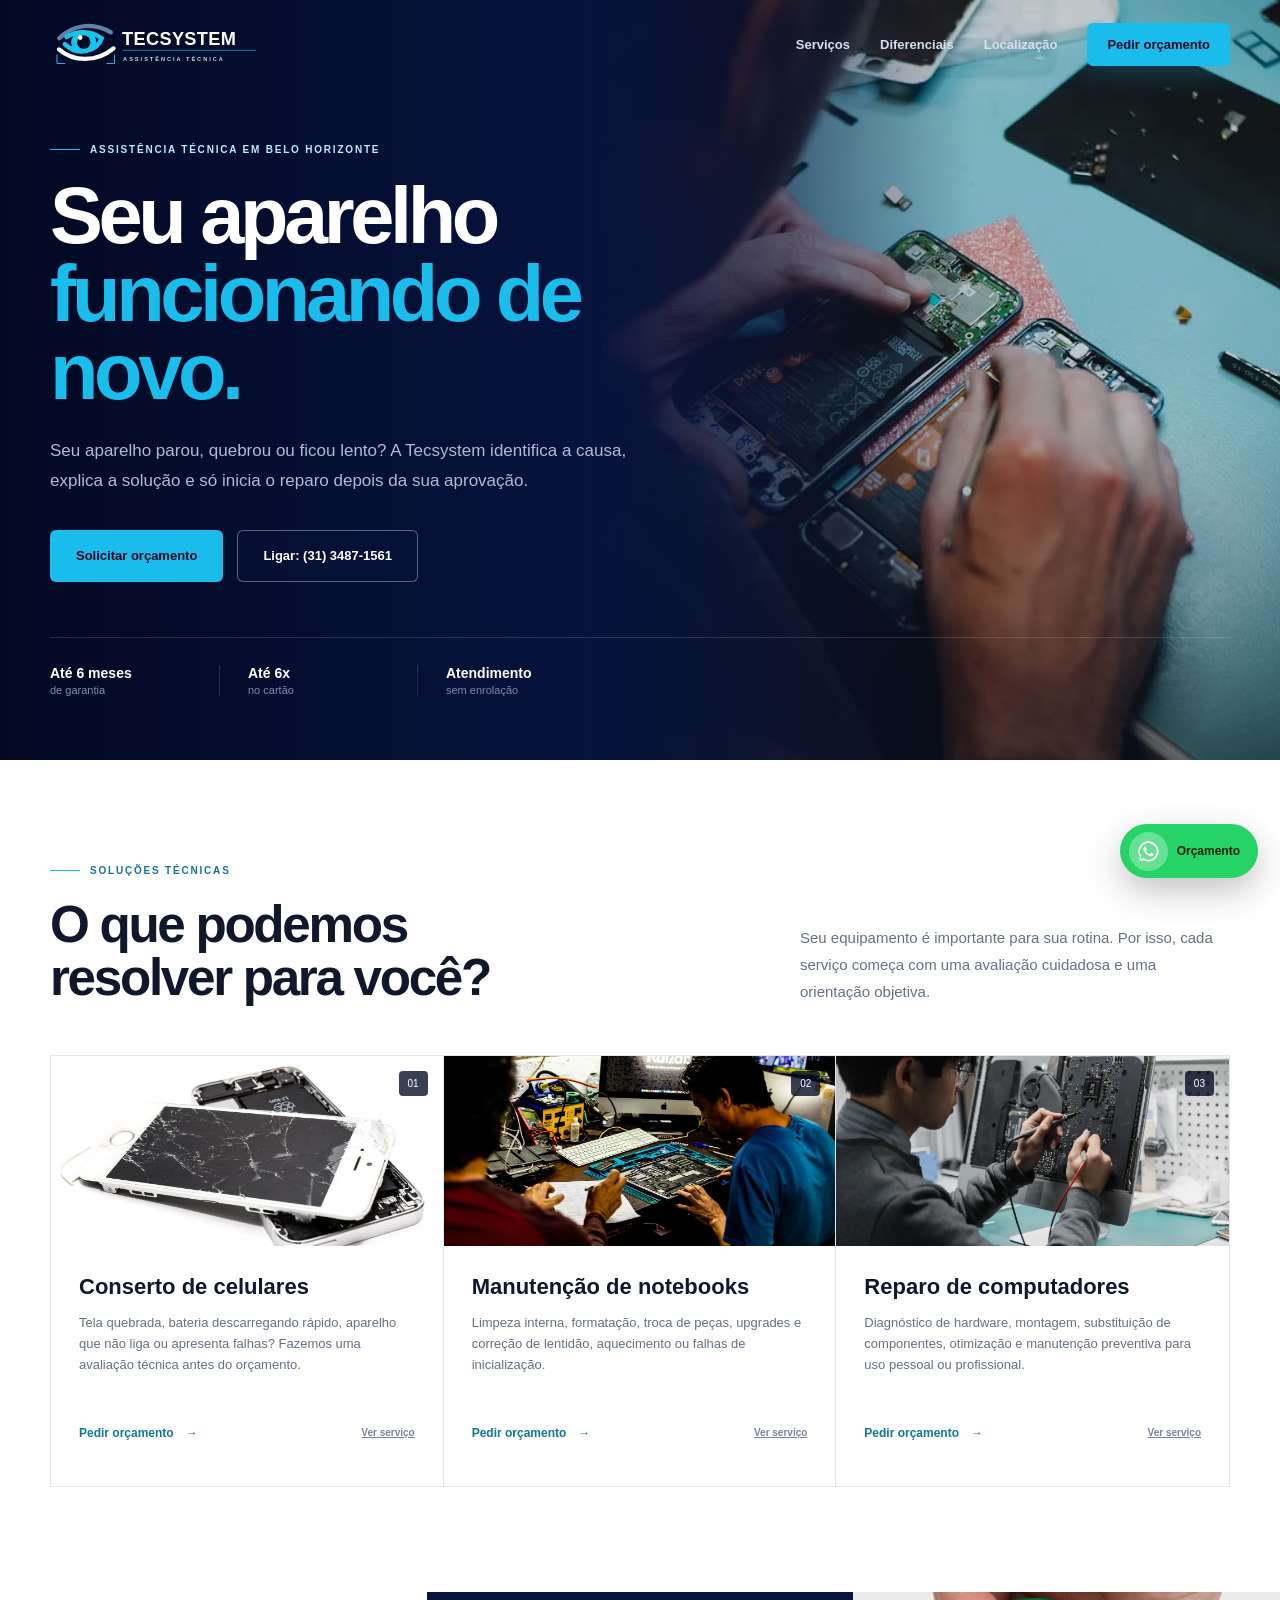
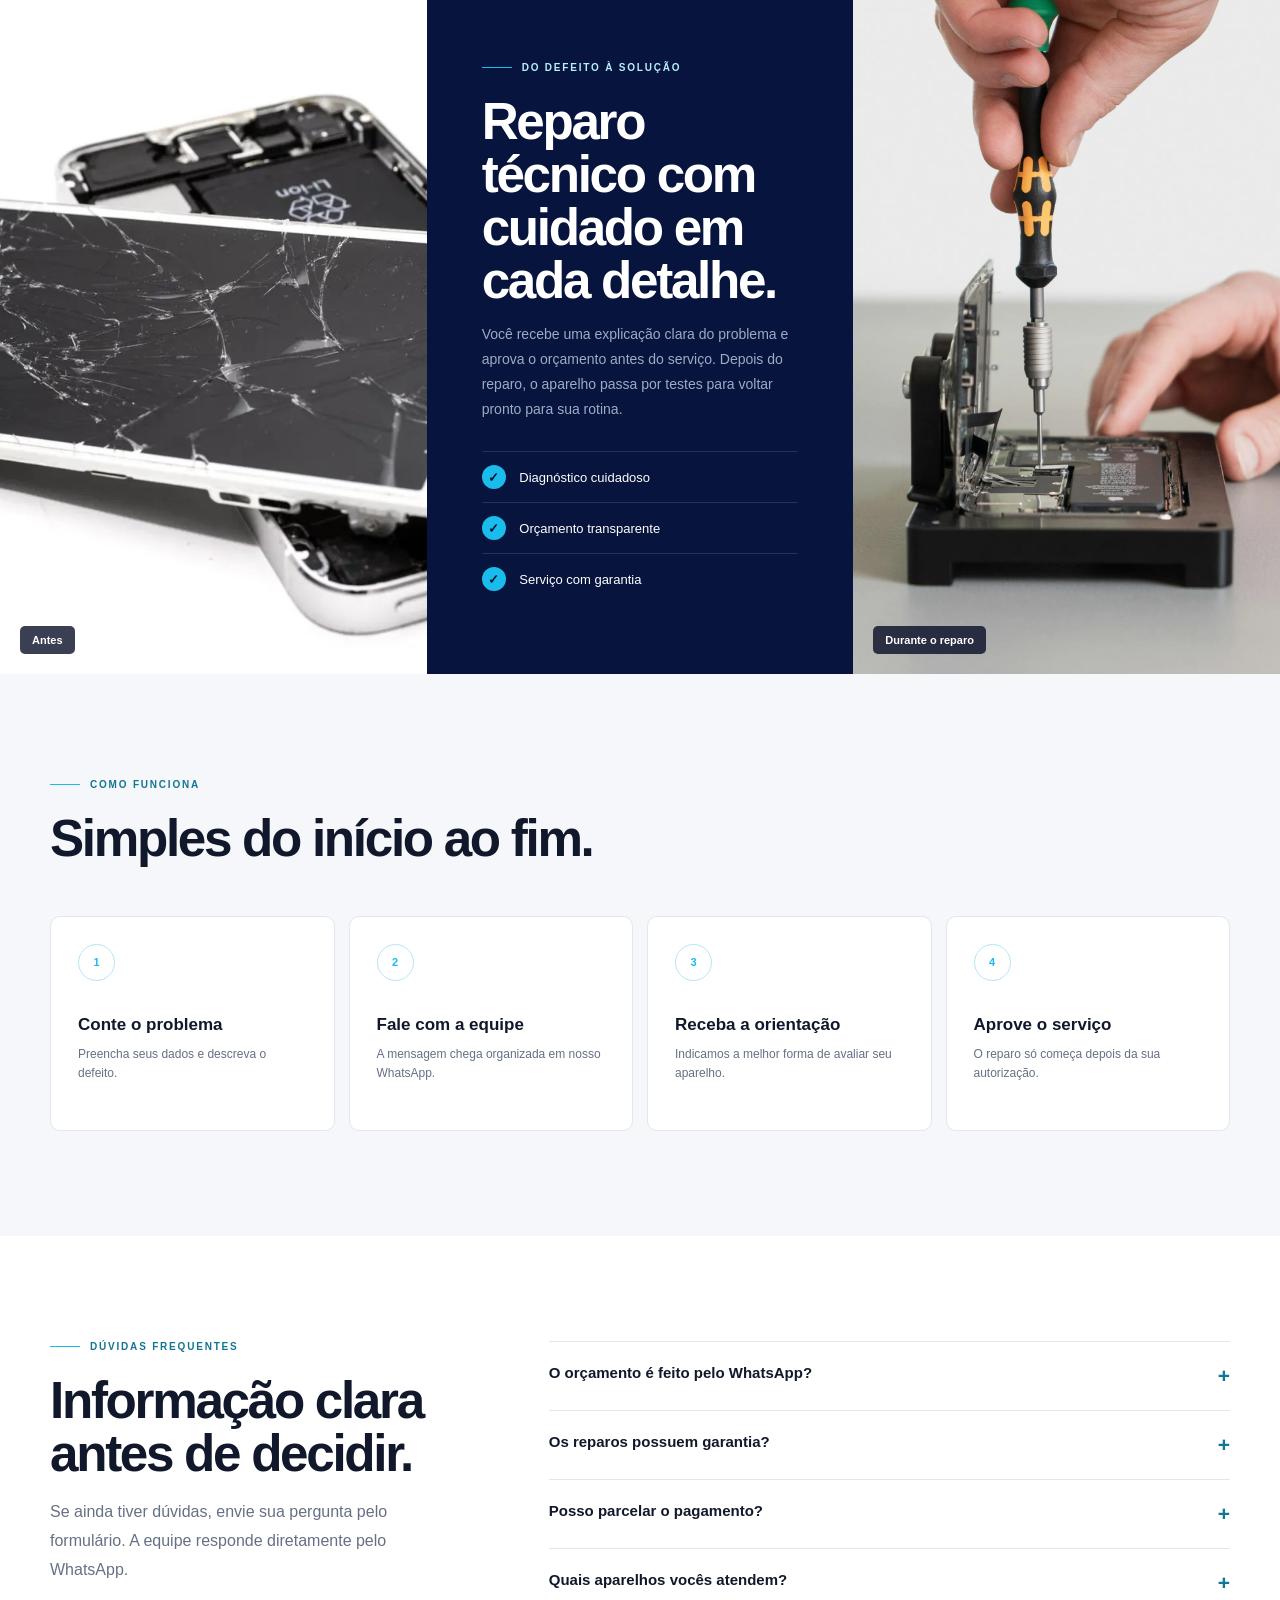
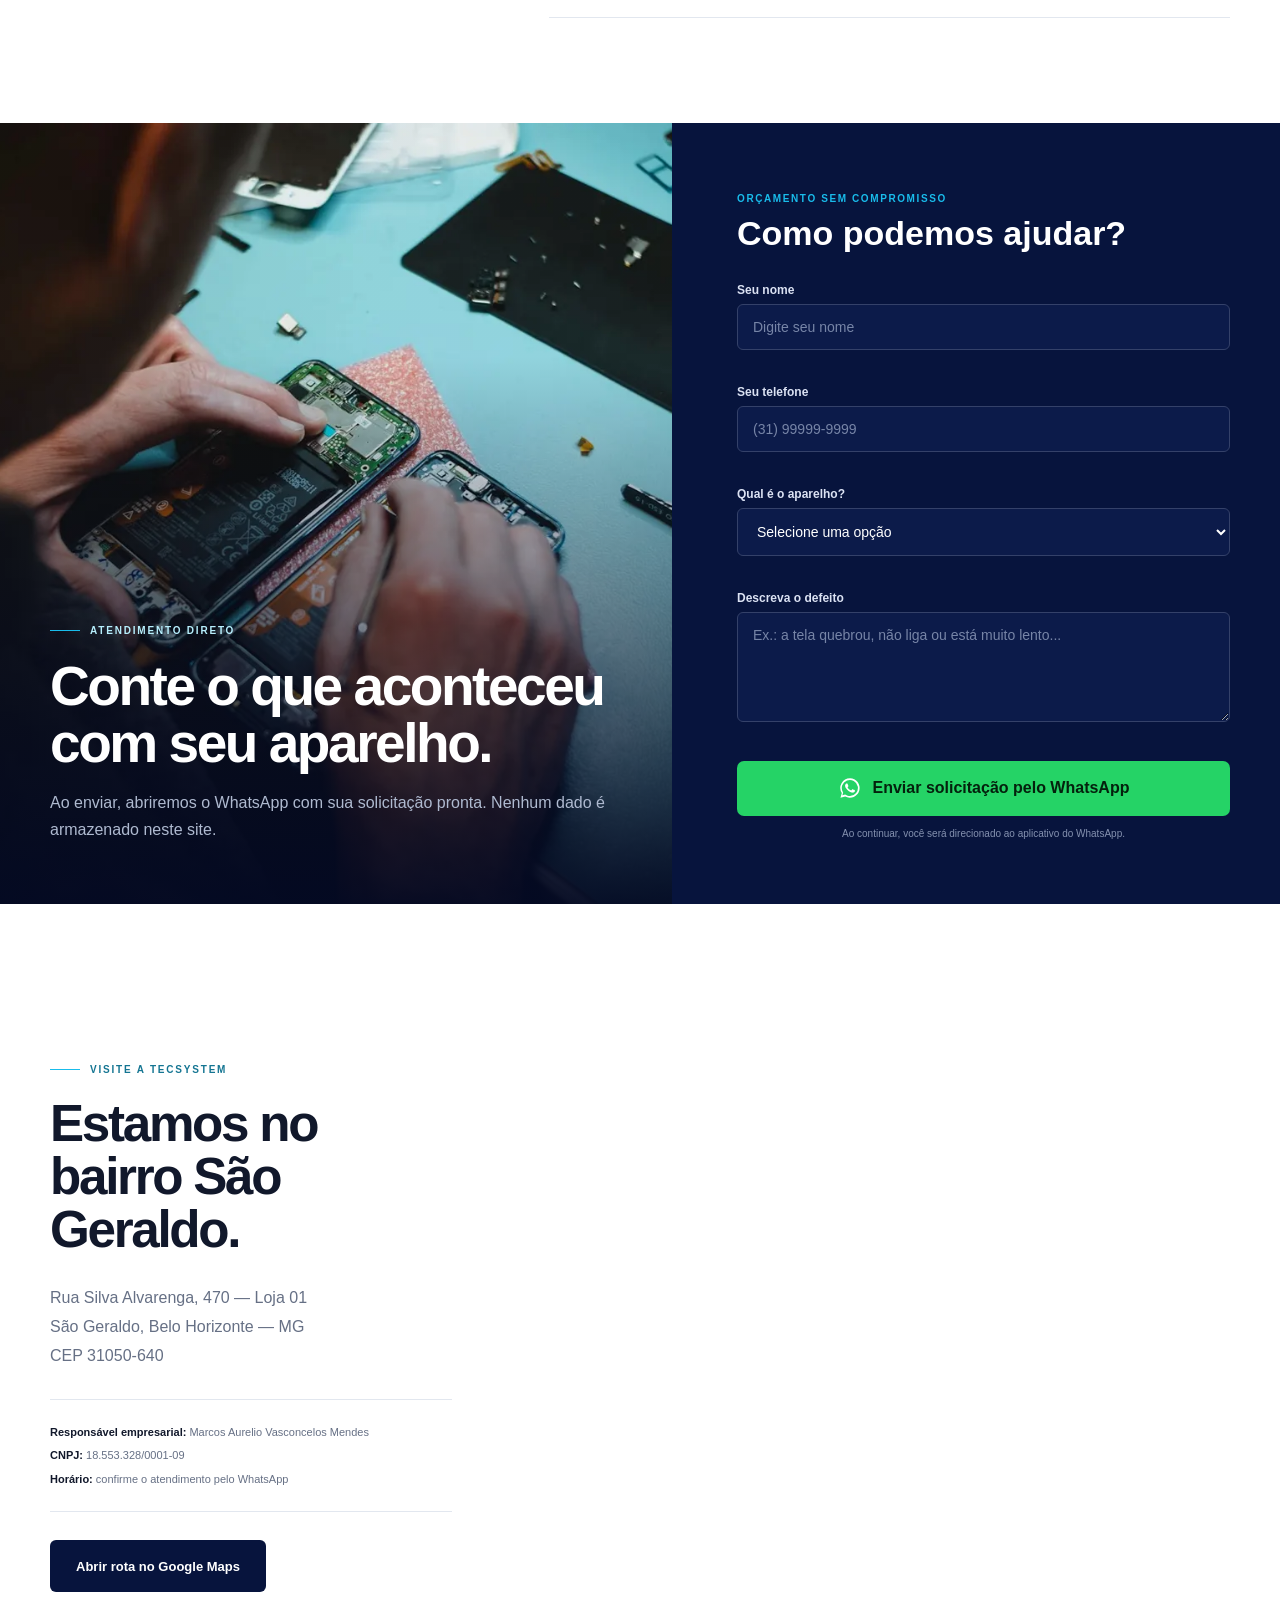
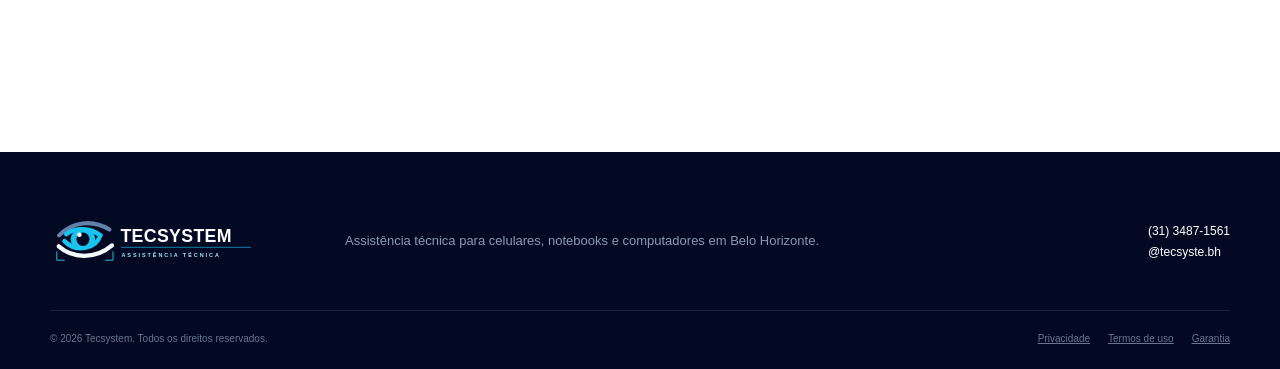
==== index.html @ 62c2b638 "Criando Arquivos - primeira versão" ====
<!DOCTYPE html>
<html lang="pt-BR">
<head>
  <meta charset="UTF-8">
  <meta name="viewport" content="width=device-width, initial-scale=1.0">
  <meta name="theme-color" content="#07143d">
  <meta name="description" content="Assistência técnica para celulares, notebooks e computadores em Belo Horizonte. Solicite seu orçamento pelo WhatsApp.">
  <meta name="robots" content="index, follow">
  <link rel="icon" href="assets/logo/logo-tecsystem.svg" type="image/svg+xml">
  <link rel="preload" href="assets/images/reparo-celular.webp" as="image" type="image/webp">
  <meta property="og:type" content="website">
  <meta property="og:locale" content="pt_BR">
  <meta property="og:title" content="Tecsystem | Assistência Técnica em Belo Horizonte">
  <meta property="og:description" content="Conserto de celulares, notebooks e computadores com diagnóstico transparente e atendimento direto.">
  <meta property="og:image" content="assets/images/reparo-celular.webp">
  <meta name="twitter:card" content="summary_large_image">
  <link rel="stylesheet" href="styles.css">
  <title>Tecsystem | Assistência Técnica em Belo Horizonte</title>
  <script type="application/ld+json">
  {
    "@context": "https://schema.org",
    "@type": "LocalBusiness",
    "name": "Tecsystem Assistência Técnica",
    "legalName": "Marcos Aurelio Vasconcelos Mendes",
    "taxID": "18.553.328/0001-09",
    "telephone": "+55 31 3487-1561",
    "priceRange": "$$",
    "address": {
      "@type": "PostalAddress",
      "streetAddress": "Rua Silva Alvarenga, 470, Loja 01",
      "addressLocality": "Belo Horizonte",
      "addressRegion": "MG",
      "postalCode": "31050-640",
      "addressCountry": "BR"
    },
    "sameAs": ["https://www.instagram.com/tecsyste.bh/"]
  }
  </script>
</head>
<body>
  <header class="header" id="inicio">
    <div class="container header__inner">
      <a class="logo" href="#inicio" aria-label="Tecsystem - página inicial">
        <img src="assets/logo/logo-tecsystem.svg" alt="Tecsystem Assistência Técnica" width="246" height="64">
      </a>
      <button class="menu-toggle" type="button" aria-expanded="false" aria-controls="menu" aria-label="Abrir menu">
        <span></span><span></span><span></span>
      </button>
      <nav class="nav" id="menu" aria-label="Menu principal">
        <a href="#servicos">Serviços</a>
        <a href="#diferenciais">Diferenciais</a>
        <a href="#localizacao">Localização</a>
        <a href="#orcamento" class="nav__cta">Pedir orçamento</a>
      </nav>
    </div>
  </header>

  <main>
    <section class="hero">
      <div class="hero__image" aria-hidden="true"></div>
      <div class="hero__overlay"></div>
      <div class="container hero__content">
        <span class="eyebrow">Assistência técnica em Belo Horizonte</span>
        <h1>Seu aparelho<br><em>funcionando de novo.</em></h1>
        <p>Seu aparelho parou, quebrou ou ficou lento? A Tecsystem identifica a causa, explica a solução e só inicia o reparo depois da sua aprovação.</p>
        <div class="hero__actions">
          <a class="button button--primary" href="#orcamento">Solicitar orçamento</a>
          <a class="button button--ghost" href="tel:+553134871561">Ligar: (31) 3487-1561</a>
        </div>
        <ul class="hero__proof">
          <li><strong>Até 6 meses</strong><span>de garantia</span></li>
          <li><strong>Até 6x</strong><span>no cartão</span></li>
          <li><strong>Atendimento</strong><span>sem enrolação</span></li>
        </ul>
      </div>
    </section>

    <section class="services section" id="servicos">
      <div class="container">
        <div class="section-title">
          <div>
            <span class="eyebrow eyebrow--dark">Soluções técnicas</span>
            <h2>O que podemos<br>resolver para você?</h2>
          </div>
          <p>Seu equipamento é importante para sua rotina. Por isso, cada serviço começa com uma avaliação cuidadosa e uma orientação objetiva.</p>
        </div>
        <div class="services__grid">
          <article class="service-card">
            <figure class="service-card__photo">
              <img src="assets/images/celular-quebrado.webp" alt="Celular com tela quebrada para reparo" width="1400" height="933" loading="lazy">
            </figure>
            <span class="service-card__number">01</span>
            <h3>Conserto de celulares</h3>
            <p>Tela quebrada, bateria descarregando rápido, aparelho que não liga ou apresenta falhas? Fazemos uma avaliação técnica antes do orçamento.</p>
            <div class="service-card__links"><a href="#orcamento" data-device="Celular">Pedir orçamento <span>→</span></a><a href="servicos/conserto-de-celular-bh.html">Ver serviço</a></div>
          </article>
          <article class="service-card">
            <figure class="service-card__photo">
              <img src="assets/images/reparo-notebook.webp" alt="Técnicos avaliando a placa de um notebook" width="1400" height="933" loading="lazy">
            </figure>
            <span class="service-card__number">02</span>
            <h3>Manutenção de notebooks</h3>
            <p>Limpeza interna, formatação, troca de peças, upgrades e correção de lentidão, aquecimento ou falhas de inicialização.</p>
            <div class="service-card__links"><a href="#orcamento" data-device="Notebook">Pedir orçamento <span>→</span></a><a href="servicos/manutencao-de-notebook-bh.html">Ver serviço</a></div>
          </article>
          <article class="service-card">
            <figure class="service-card__photo">
              <img src="assets/images/reparo-computador.webp" alt="Técnico realizando manutenção em computador" width="1400" height="933" loading="lazy">
            </figure>
            <span class="service-card__number">03</span>
            <h3>Reparo de computadores</h3>
            <p>Diagnóstico de hardware, montagem, substituição de componentes, otimização e manutenção preventiva para uso pessoal ou profissional.</p>
            <div class="service-card__links"><a href="#orcamento" data-device="Computador">Pedir orçamento <span>→</span></a><a href="servicos/manutencao-de-computador-bh.html">Ver serviço</a></div>
          </article>
        </div>
      </div>
    </section>

    <section class="before-after" id="diferenciais">
      <div class="before-after__photo">
        <img src="assets/images/celular-quebrado.webp" alt="Celular com a tela quebrada antes do reparo" width="1400" height="933" loading="lazy">
        <span>Antes</span>
      </div>
      <div class="before-after__content">
        <span class="eyebrow">Do defeito à solução</span>
        <h2>Reparo técnico com cuidado em cada detalhe.</h2>
        <p>Você recebe uma explicação clara do problema e aprova o orçamento antes do serviço. Depois do reparo, o aparelho passa por testes para voltar pronto para sua rotina.</p>
        <ul class="check-list">
          <li><i>✓</i> Diagnóstico cuidadoso</li>
          <li><i>✓</i> Orçamento transparente</li>
          <li><i>✓</i> Serviço com garantia</li>
        </ul>
      </div>
      <div class="before-after__photo before-after__photo--second">
        <img src="assets/images/celular-consertado.webp" alt="Técnico realizando reparo cuidadoso em celular" width="933" height="1400" loading="lazy">
        <span>Durante o reparo</span>
      </div>
    </section>

    <section class="process section">
      <div class="container">
        <div class="section-title section-title--compact">
          <div>
            <span class="eyebrow eyebrow--dark">Como funciona</span>
            <h2>Simples do início ao fim.</h2>
          </div>
        </div>
        <ol class="process__grid">
          <li><b>1</b><h3>Conte o problema</h3><p>Preencha seus dados e descreva o defeito.</p></li>
          <li><b>2</b><h3>Fale com a equipe</h3><p>A mensagem chega organizada em nosso WhatsApp.</p></li>
          <li><b>3</b><h3>Receba a orientação</h3><p>Indicamos a melhor forma de avaliar seu aparelho.</p></li>
          <li><b>4</b><h3>Aprove o serviço</h3><p>O reparo só começa depois da sua autorização.</p></li>
        </ol>
      </div>
    </section>

    <section class="faq section" id="duvidas">
      <div class="container faq__grid">
        <div>
          <span class="eyebrow eyebrow--dark">Dúvidas frequentes</span>
          <h2>Informação clara antes de decidir.</h2>
          <p>Se ainda tiver dúvidas, envie sua pergunta pelo formulário. A equipe responde diretamente pelo WhatsApp.</p>
        </div>
        <div class="faq__list">
          <details>
            <summary>O orçamento é feito pelo WhatsApp?<span>+</span></summary>
            <p>O WhatsApp agiliza o primeiro atendimento. O valor definitivo depende da avaliação do equipamento, porque sintomas semelhantes podem ter causas diferentes.</p>
          </details>
          <details>
            <summary>Os reparos possuem garantia?<span>+</span></summary>
            <p>Sim. A garantia pode chegar a 6 meses, conforme o serviço executado e a peça utilizada. O prazo aplicável é informado no orçamento e no comprovante do atendimento.</p>
          </details>
          <details>
            <summary>Posso parcelar o pagamento?<span>+</span></summary>
            <p>Sim. A Tecsystem oferece parcelamento em até 6 vezes no cartão. Consulte as condições e o valor mínimo das parcelas durante o atendimento.</p>
          </details>
          <details>
            <summary>Quais aparelhos vocês atendem?<span>+</span></summary>
            <p>Atendemos celulares, notebooks e computadores. Informe a marca, o modelo e o defeito para receber uma orientação inicial mais precisa.</p>
          </details>
        </div>
      </div>
    </section>

    <section class="quote" id="orcamento">
      <div class="quote__visual">
        <img src="assets/images/reparo-celular.webp" alt="Profissional reparando um celular em bancada técnica" width="1400" height="933" loading="lazy">
        <div class="quote__visual-copy">
          <span class="eyebrow">Atendimento direto</span>
          <h2>Conte o que aconteceu com seu aparelho.</h2>
          <p>Ao enviar, abriremos o WhatsApp com sua solicitação pronta. Nenhum dado é armazenado neste site.</p>
        </div>
      </div>
      <div class="quote__form-wrap">
        <form class="quote-form" id="whatsapp-form" novalidate>
          <div class="form-heading">
            <span>Orçamento sem compromisso</span>
            <h2>Como podemos ajudar?</h2>
          </div>
          <div class="field">
            <label for="name">Seu nome</label>
            <input id="name" name="name" type="text" autocomplete="name" placeholder="Digite seu nome" required minlength="2">
            <small class="error"></small>
          </div>
          <div class="field">
            <label for="phone">Seu telefone</label>
            <input id="phone" name="phone" type="tel" inputmode="numeric" autocomplete="tel" placeholder="(31) 99999-9999" pattern="\([0-9]{2}\) [0-9]{4,5}-[0-9]{4}" required>
            <small class="error" aria-live="polite"></small>
          </div>
          <div class="field">
            <label for="device">Qual é o aparelho?</label>
            <select id="device" name="device" required>
              <option value="">Selecione uma opção</option>
              <option value="Celular">Celular</option>
              <option value="Notebook">Notebook</option>
              <option value="Computador">Computador</option>
              <option value="Outro">Outro</option>
            </select>
            <small class="error"></small>
          </div>
          <div class="field">
            <label for="problem">Descreva o defeito</label>
            <textarea id="problem" name="problem" rows="5" placeholder="Ex.: a tela quebrou, não liga ou está muito lento..." required minlength="10"></textarea>
            <small class="error"></small>
          </div>
          <button class="whatsapp-submit" type="submit">
            <img src="assets/icons/whatsapp.svg" alt="" width="24" height="24">
            Enviar solicitação pelo WhatsApp
          </button>
          <p class="form-note">Ao continuar, você será direcionado ao aplicativo do WhatsApp.</p>
        </form>
      </div>
    </section>

    <section class="location section" id="localizacao">
      <div class="container location__grid">
        <div class="location__content">
          <span class="eyebrow eyebrow--dark">Visite a Tecsystem</span>
          <h2>Estamos no bairro São Geraldo.</h2>
          <address>Rua Silva Alvarenga, 470 — Loja 01<br>São Geraldo, Belo Horizonte — MG<br>CEP 31050-640</address>
          <div class="business-data">
            <p><strong>Responsável empresarial:</strong> Marcos Aurelio Vasconcelos Mendes</p>
            <p><strong>CNPJ:</strong> 18.553.328/0001-09</p>
            <p><strong>Horário:</strong> confirme o atendimento pelo WhatsApp</p>
          </div>
          <a class="button button--dark" href="https://www.google.com/maps/search/?api=1&query=Tecsystem%20Rua%20Silva%20Alvarenga%20470%20Belo%20Horizonte" target="_blank" rel="noopener">Abrir rota no Google Maps</a>
        </div>
        <div class="location__map">
          <iframe title="Localização da Tecsystem em Belo Horizonte" src="https://www.google.com/maps?q=Tecsystem%20Rua%20Silva%20Alvarenga%20470%20Belo%20Horizonte%20MG&output=embed" loading="lazy" referrerpolicy="no-referrer-when-downgrade" allowfullscreen></iframe>
        </div>
      </div>
    </section>
  </main>

  <footer class="footer">
    <div class="container footer__top">
      <img src="assets/logo/logo-tecsystem.svg" alt="Tecsystem" width="220" height="58" loading="lazy">
      <p>Assistência técnica para celulares, notebooks e computadores em Belo Horizonte.</p>
      <div>
        <a href="tel:+553134871561">(31) 3487-1561</a>
        <a href="https://www.instagram.com/tecsyste.bh/" target="_blank" rel="noopener">@tecsyste.bh</a>
      </div>
    </div>
    <div class="container footer__bottom">
      <span>© <span id="year"></span> Tecsystem. Todos os direitos reservados.</span>
      <span class="footer__legal"><a href="politica-de-privacidade.html">Privacidade</a><a href="termos-de-uso.html">Termos de uso</a><a href="politica-de-garantia.html">Garantia</a></span>
    </div>
  </footer>

  <a class="whatsapp-float" href="#orcamento" aria-label="Solicitar orçamento pelo WhatsApp">
    <img src="assets/icons/whatsapp.svg" alt="" width="30" height="30">
    <span>Orçamento</span>
  </a>

  <script src="script.js" defer></script>
</body>
</html>
---- styles.css ----
:root {
  --navy: #07143d;
  --navy-deep: #030923;
  --blue: #19bceb;
  --blue-light: #b7effd;
  --green: #25d366;
  --ink: #11182b;
  --muted: #667085;
  --paper: #f5f7fa;
  --white: #fff;
  --line: #e2e7ef;
  --radius: 10px;
  --container: 1180px;
}

* { box-sizing: border-box; }
html { scroll-behavior: smooth; }
body { margin: 0; color: var(--ink); background: var(--white); font-family: Inter, "Segoe UI", Arial, sans-serif; -webkit-font-smoothing: antialiased; }
body.menu-open { overflow: hidden; }
img { display: block; max-width: 100%; }
a { color: inherit; text-decoration: none; }
button, input, select, textarea { font: inherit; }
.container { width: min(var(--container), calc(100% - 40px)); margin-inline: auto; }
.section { padding: 105px 0; }

.header { position: absolute; z-index: 50; width: 100%; height: 88px; color: white; }
.header__inner { height: 100%; display: flex; align-items: center; justify-content: space-between; }
.logo img { width: 215px; height: auto; }
.nav { display: flex; align-items: center; gap: 30px; font-size: 13px; font-weight: 600; }
.nav a { color: #d7def1; transition: color .2s; }
.nav a:hover { color: var(--blue); }
.nav .nav__cta { padding: 13px 19px; color: var(--navy-deep); border: 1px solid var(--blue); border-radius: 6px; background: var(--blue); box-shadow: 0 10px 25px rgba(25,188,235,.22); }
.nav .nav__cta:hover { color: var(--navy-deep); background: #67dcf7; }
.menu-toggle { display: none; width: 44px; height: 44px; padding: 10px; border: 0; background: transparent; }
.menu-toggle span { display: block; height: 2px; margin: 5px 0; background: white; }

.hero { position: relative; min-height: 760px; display: flex; align-items: center; overflow: hidden; background: var(--navy-deep); color: white; }
.hero__image { position: absolute; inset: 0 0 0 47%; background: url("assets/images/reparo-celular.webp") center / cover no-repeat; }
.hero__overlay { position: absolute; inset: 0; background: linear-gradient(90deg, #030923 0%, #06133d 46%, rgba(3,9,35,.2) 76%), linear-gradient(0deg, rgba(3,9,35,.35), transparent 45%); }
.hero__content { position: relative; z-index: 2; padding-top: 80px; }
.eyebrow { display: flex; align-items: center; gap: 10px; margin-bottom: 22px; color: var(--blue-light); font-size: 10px; font-weight: 800; letter-spacing: .18em; text-transform: uppercase; }
.eyebrow::before { content: ""; width: 30px; height: 1px; background: var(--blue); }
.eyebrow--dark { color: #147592; }
.hero h1 { max-width: 730px; margin: 0 0 26px; font-size: clamp(50px, 6.2vw, 86px); line-height: .98; letter-spacing: -.055em; }
.hero h1 em { color: var(--blue); font-style: normal; }
.hero__content > p { max-width: 590px; color: #b0bbd4; font-size: 17px; line-height: 1.75; }
.hero__actions { display: flex; gap: 14px; margin-top: 34px; }
.button { min-height: 52px; display: inline-flex; align-items: center; justify-content: center; padding: 0 25px; border: 1px solid transparent; border-radius: 6px; font-size: 13px; font-weight: 800; transition: transform .2s, background .2s; }
.button:hover { transform: translateY(-2px); }
.button--primary { color: var(--navy-deep); background: var(--blue); }
.button--ghost { color: white; border-color: rgba(255,255,255,.35); background: rgba(7,20,61,.35); }
.button--dark { color: white; background: var(--navy); }
.hero__proof { display: flex; gap: 0; padding: 27px 0 0; margin: 55px 0 0; border-top: 1px solid rgba(255,255,255,.14); list-style: none; }
.hero__proof li { min-width: 170px; display: flex; flex-direction: column; border-right: 1px solid rgba(255,255,255,.14); margin-right: 28px; }
.hero__proof li:last-child { border: 0; }
.hero__proof strong { font-size: 14px; }
.hero__proof span { margin-top: 3px; color: #7f8cab; font-size: 11px; }

.section-title { margin-bottom: 50px; display: grid; grid-template-columns: 1fr 430px; align-items: end; gap: 70px; }
.section-title h2, .before-after h2, .location h2 { margin: 0; font-size: clamp(38px, 4vw, 58px); line-height: 1.04; letter-spacing: -.045em; }
.section-title > p { margin: 0; color: var(--muted); font-size: 15px; line-height: 1.8; }
.section-title--compact { grid-template-columns: 1fr; }
.services__grid { display: grid; grid-template-columns: repeat(3, 1fr); border: 1px solid var(--line); }
.service-card { min-height: 430px; position: relative; padding: 0 28px 28px; overflow: hidden; border-right: 1px solid var(--line); transition: transform .25s, box-shadow .25s; }
.service-card:last-child { border: 0; }
.service-card:hover { z-index: 2; transform: translateY(-5px); box-shadow: 0 22px 50px rgba(7,20,61,.1); }
.service-card__photo { height: 190px; margin: 0 -28px 28px; overflow: hidden; background: var(--navy); }
.service-card__photo img { width: 100%; height: 100%; object-fit: cover; transition: transform .4s; }
.service-card:hover .service-card__photo img { transform: scale(1.04); }
.service-card__number { position: absolute; top: 15px; right: 15px; padding: 7px 9px; color: white; border-radius: 4px; background: rgba(3,9,35,.78); font-size: 10px; }
.service-card h3 { margin: 0 0 12px; font-size: 22px; }
.service-card p { min-height: 89px; margin: 0 0 25px; color: var(--muted); font-size: 13px; line-height: 1.65; }
.service-card__links { display: flex; justify-content: space-between; align-items: center; gap: 14px; }
.service-card__links a { display: flex; gap: 12px; color: #0e7897; font-size: 12px; font-weight: 800; }
.service-card__links a:last-child { color: #7a8497; font-size: 10px; text-decoration: underline; }

.before-after { display: grid; grid-template-columns: 1fr 1fr 1fr; min-height: 620px; background: var(--navy); color: white; }
.before-after__photo { position: relative; overflow: hidden; }
.before-after__photo img { width: 100%; height: 100%; object-fit: cover; }
.before-after__photo span { position: absolute; left: 20px; bottom: 20px; padding: 8px 12px; border-radius: 5px; background: rgba(3,9,35,.78); font-size: 11px; font-weight: 700; }
.before-after__photo--second img { object-position: 50% 48%; }
.before-after__content { padding: 70px 55px; display: flex; flex-direction: column; justify-content: center; }
.before-after__content p { color: #9eabc6; font-size: 14px; line-height: 1.8; }
.check-list { padding: 15px 0 0; margin: 0; list-style: none; }
.check-list li { padding: 13px 0; border-top: 1px solid rgba(255,255,255,.12); font-size: 13px; }
.check-list i { display: inline-grid; place-items: center; width: 24px; height: 24px; margin-right: 10px; border-radius: 50%; color: var(--navy); background: var(--blue); font-style: normal; font-weight: 800; }

.process { background: var(--paper); }
.process__grid { display: grid; grid-template-columns: repeat(4, 1fr); gap: 14px; padding: 0; margin: 0; list-style: none; }
.process__grid li { min-height: 215px; padding: 27px; background: white; border: 1px solid var(--line); border-radius: var(--radius); }
.process__grid b { width: 37px; height: 37px; display: grid; place-items: center; margin-bottom: 34px; color: var(--blue); border: 1px solid #b6e6f3; border-radius: 50%; font-size: 11px; }
.process__grid h3 { margin: 0 0 10px; font-size: 17px; }
.process__grid p { margin: 0; color: var(--muted); font-size: 12px; line-height: 1.65; }

.faq__grid { display: grid; grid-template-columns: .75fr 1.25fr; gap: 90px; }
.faq h2 { margin: 0 0 18px; font-size: clamp(38px, 4vw, 56px); line-height: 1.04; letter-spacing: -.045em; }
.faq__grid > div:first-child > p { color: var(--muted); line-height: 1.8; }
.faq__list details { border-top: 1px solid var(--line); }
.faq__list details:last-child { border-bottom: 1px solid var(--line); }
.faq__list summary { padding: 22px 0; display: flex; justify-content: space-between; gap: 20px; cursor: pointer; list-style: none; font-size: 15px; font-weight: 700; }
.faq__list summary::-webkit-details-marker { display: none; }
.faq__list summary span { color: #0e7897; font-size: 21px; transition: transform .2s; }
.faq__list details[open] summary span { transform: rotate(45deg); }
.faq__list details p { margin: 0; padding: 0 45px 22px 0; color: var(--muted); font-size: 13px; line-height: 1.75; }

.quote { display: grid; grid-template-columns: 1.05fr .95fr; min-height: 760px; background: var(--navy-deep); }
.quote__visual { position: relative; overflow: hidden; }
.quote__visual::after { content: ""; position: absolute; inset: 0; background: linear-gradient(0deg, rgba(3,9,35,.95), rgba(3,9,35,.05) 70%); }
.quote__visual > img { width: 100%; height: 100%; object-fit: cover; }
.quote__visual-copy { position: absolute; z-index: 2; left: max(35px, calc((100vw - var(--container))/2)); right: 50px; bottom: 60px; color: white; }
.quote__visual-copy h2 { max-width: 600px; margin: 0 0 17px; font-size: clamp(38px, 4.3vw, 60px); line-height: 1.04; letter-spacing: -.045em; }
.quote__visual-copy p { max-width: 600px; margin: 0; color: #afbad0; line-height: 1.7; }
.quote__form-wrap { padding: 65px max(35px, calc((100vw - var(--container))/2)) 65px 65px; display: flex; align-items: center; background: var(--navy); }
.quote-form { width: 100%; max-width: 520px; }
.form-heading { margin-bottom: 30px; color: white; }
.form-heading span { color: var(--blue); font-size: 10px; font-weight: 800; letter-spacing: .16em; text-transform: uppercase; }
.form-heading h2 { margin: 8px 0 0; font-size: 34px; }
.field { margin-bottom: 17px; }
.field label { display: block; margin-bottom: 7px; color: #dbe2f3; font-size: 12px; font-weight: 700; }
.field input, .field select, .field textarea { width: 100%; padding: 14px 15px; color: white; border: 1px solid #344169; border-radius: 6px; outline: none; background: #0c1b4a; font-size: 14px; transition: border .2s, box-shadow .2s; }
.field textarea { resize: vertical; min-height: 108px; }
.field input::placeholder, .field textarea::placeholder { color: #7785a7; }
.field input:focus, .field select:focus, .field textarea:focus { border-color: var(--blue); box-shadow: 0 0 0 3px rgba(25,188,235,.13); }
.field.invalid input, .field.invalid select, .field.invalid textarea { border-color: #ff7e87; }
.error { min-height: 14px; display: block; margin-top: 4px; color: #ff9ba2; font-size: 10px; }
.whatsapp-submit { width: 100%; min-height: 55px; display: flex; align-items: center; justify-content: center; gap: 11px; border: 0; border-radius: 7px; color: #04210d; background: var(--green); cursor: pointer; font-weight: 800; transition: transform .2s, filter .2s; }
.whatsapp-submit:hover { transform: translateY(-2px); filter: brightness(1.07); }
.form-note { margin: 12px 0 0; color: #8491af; text-align: center; font-size: 10px; }

.location__grid { display: grid; grid-template-columns: .8fr 1.2fr; align-items: stretch; }
.location__content { padding: 55px 70px 55px 0; }
.location address { margin: 28px 0; color: var(--muted); font-style: normal; line-height: 1.8; }
.business-data { margin-bottom: 28px; padding: 17px 0; border-block: 1px solid var(--line); }
.business-data p { margin: 7px 0; color: var(--muted); font-size: 11px; line-height: 1.5; }
.business-data strong { color: var(--ink); }
.location__map { min-height: 460px; overflow: hidden; border-radius: var(--radius); }
.location__map iframe { width: 100%; height: 100%; border: 0; }

.footer { padding: 60px 0 25px; color: white; background: var(--navy-deep); }
.footer__top { display: grid; grid-template-columns: 250px 1fr auto; gap: 45px; align-items: center; padding-bottom: 40px; }
.footer__top > img { width: 210px; }
.footer__top p { max-width: 480px; margin: 0; color: #8c98b4; font-size: 13px; line-height: 1.65; }
.footer__top > div { display: flex; flex-direction: column; gap: 7px; font-size: 12px; }
.footer__bottom { display: flex; justify-content: space-between; padding-top: 22px; border-top: 1px solid rgba(255,255,255,.1); color: #687590; font-size: 10px; }
.footer__legal { display: flex; flex-wrap: wrap; gap: 18px; }
.footer__bottom a { text-decoration: underline; }

.whatsapp-float { position: fixed; z-index: 40; right: 22px; bottom: 22px; min-height: 54px; display: flex; align-items: center; gap: 9px; padding: 7px 18px 7px 9px; border-radius: 28px; color: #04210d; background: var(--green); box-shadow: 0 13px 35px rgba(0,0,0,.24); font-size: 12px; font-weight: 800; }
.whatsapp-float img { width: 39px; height: 39px; padding: 7px; border-radius: 50%; background: rgba(255,255,255,.3); }

.legal-page { background: var(--paper); }
.legal-header { padding: 20px 0; color: white; background: var(--navy-deep); }
.legal-header .container { display: flex; align-items: center; justify-content: space-between; gap: 25px; }
.legal-header img { width: 195px; height: auto; }
.legal-header a:last-child { font-size: 12px; font-weight: 700; }
.legal-content { max-width: 820px; padding-block: 80px; }
.legal-content h1 { margin: 0 0 12px; color: var(--navy); font-size: clamp(42px, 6vw, 66px); line-height: 1; letter-spacing: -.05em; }
.legal-content h2 { margin: 38px 0 10px; color: var(--navy); font-size: 21px; }
.legal-content p { color: #536077; font-size: 14px; line-height: 1.85; }
.legal-content .legal-updated { color: #8791a4; font-size: 11px; }
.legal-footer { padding: 25px 0; color: #7f8aa4; background: var(--navy-deep); font-size: 11px; }

.service-hero { position: relative; min-height: 610px; display: flex; align-items: center; overflow: hidden; color: white; background: var(--navy-deep); }
.service-hero > img { position: absolute; inset: 0; width: 100%; height: 100%; object-fit: cover; }
.service-hero__overlay { position: absolute; inset: 0; background: linear-gradient(90deg, rgba(3,9,35,.98) 0%, rgba(3,9,35,.84) 48%, rgba(3,9,35,.25)); }
.service-hero__content { position: relative; z-index: 2; }
.service-hero h1 { max-width: 820px; margin: 0 0 22px; font-size: clamp(48px, 6vw, 78px); line-height: .98; letter-spacing: -.055em; }
.service-hero p { max-width: 620px; margin: 0 0 30px; color: #b5bfd5; font-size: 16px; line-height: 1.7; }
.service-detail__grid { display: grid; grid-template-columns: 1fr .85fr; gap: 90px; align-items: center; }
.service-detail h2 { margin: 0 0 20px; font-size: clamp(38px, 4vw, 56px); line-height: 1.04; letter-spacing: -.045em; }
.service-detail p { color: var(--muted); line-height: 1.8; }
.service-detail ul { margin: 0; padding: 0; list-style: none; border-top: 1px solid var(--line); }
.service-detail li { padding: 18px 10px 18px 35px; border-bottom: 1px solid var(--line); font-size: 14px; position: relative; }
.service-detail li::before { content: "✓"; position: absolute; left: 6px; color: #0e7897; font-weight: 800; }
.service-cta { padding: 80px 0; color: white; text-align: center; background: var(--navy); }
.service-cta h2 { margin: 0 0 12px; font-size: clamp(34px, 4vw, 52px); }
.service-cta p { margin: 0 0 28px; color: #aab5ce; }

@media (max-width: 920px) {
  .menu-toggle { display: block; }
  .nav { position: fixed; inset: 0; padding: 120px 35px 40px; flex-direction: column; align-items: flex-start; color: white; background: var(--navy-deep); transform: translateX(100%); transition: transform .25s; }
  .nav.is-open { transform: translateX(0); }
  .nav a { font-size: 22px; }
  .menu-toggle { position: relative; z-index: 2; }
  .hero__image { left: 32%; opacity: .6; }
  .hero__overlay { background: linear-gradient(90deg, #030923 0%, rgba(3,9,35,.87) 58%, rgba(3,9,35,.35)); }
  .section-title, .location__grid, .faq__grid, .service-detail__grid { grid-template-columns: 1fr; gap: 30px; }
  .before-after { grid-template-columns: 1fr 1fr; }
  .before-after__content { grid-row: 1 / 3; grid-column: 2; }
  .process__grid { grid-template-columns: repeat(2, 1fr); }
  .quote { grid-template-columns: 1fr; }
  .quote__visual { min-height: 560px; }
  .quote__form-wrap { padding: 70px 35px; }
  .location__content { padding: 0 0 45px; }
  .footer__top { grid-template-columns: 1fr 1fr; }
  .footer__top > div { grid-column: 1 / -1; }
}

@media (max-width: 650px) {
  .container { width: min(100% - 30px, var(--container)); }
  .header { height: 76px; }
  .logo img { width: 174px; }
  .hero { min-height: 720px; }
  .hero__image { inset: 0; opacity: .42; }
  .hero__overlay { background: linear-gradient(0deg, #030923 0%, rgba(3,9,35,.72) 70%, rgba(3,9,35,.85)); }
  .hero h1 { font-size: 49px; }
  .hero__actions { flex-direction: column; align-items: stretch; max-width: 340px; }
  .hero__proof { flex-wrap: wrap; gap: 22px 0; }
  .hero__proof li { min-width: 50%; margin: 0; }
  .section { padding: 75px 0; }
  .services__grid { grid-template-columns: 1fr; }
  .service-card { border-right: 0; border-bottom: 1px solid var(--line); }
  .before-after { grid-template-columns: 1fr; }
  .before-after__photo { min-height: 370px; }
  .before-after__content { grid-column: auto; grid-row: auto; padding: 65px 25px; }
  .process__grid { grid-template-columns: 1fr; }
  .quote__visual-copy { left: 20px; right: 20px; bottom: 35px; }
  .quote__form-wrap { padding: 60px 20px; }
  .footer__top { grid-template-columns: 1fr; }
  .footer__top > div { grid-column: auto; }
  .footer__bottom { flex-direction: column; gap: 10px; line-height: 1.55; }
  .whatsapp-float span { display: none; }
  .whatsapp-float { padding: 7px; }
}

@media (prefers-reduced-motion: reduce) {
  html { scroll-behavior: auto; }
  *, *::before, *::after { transition-duration: .01ms !important; }
}
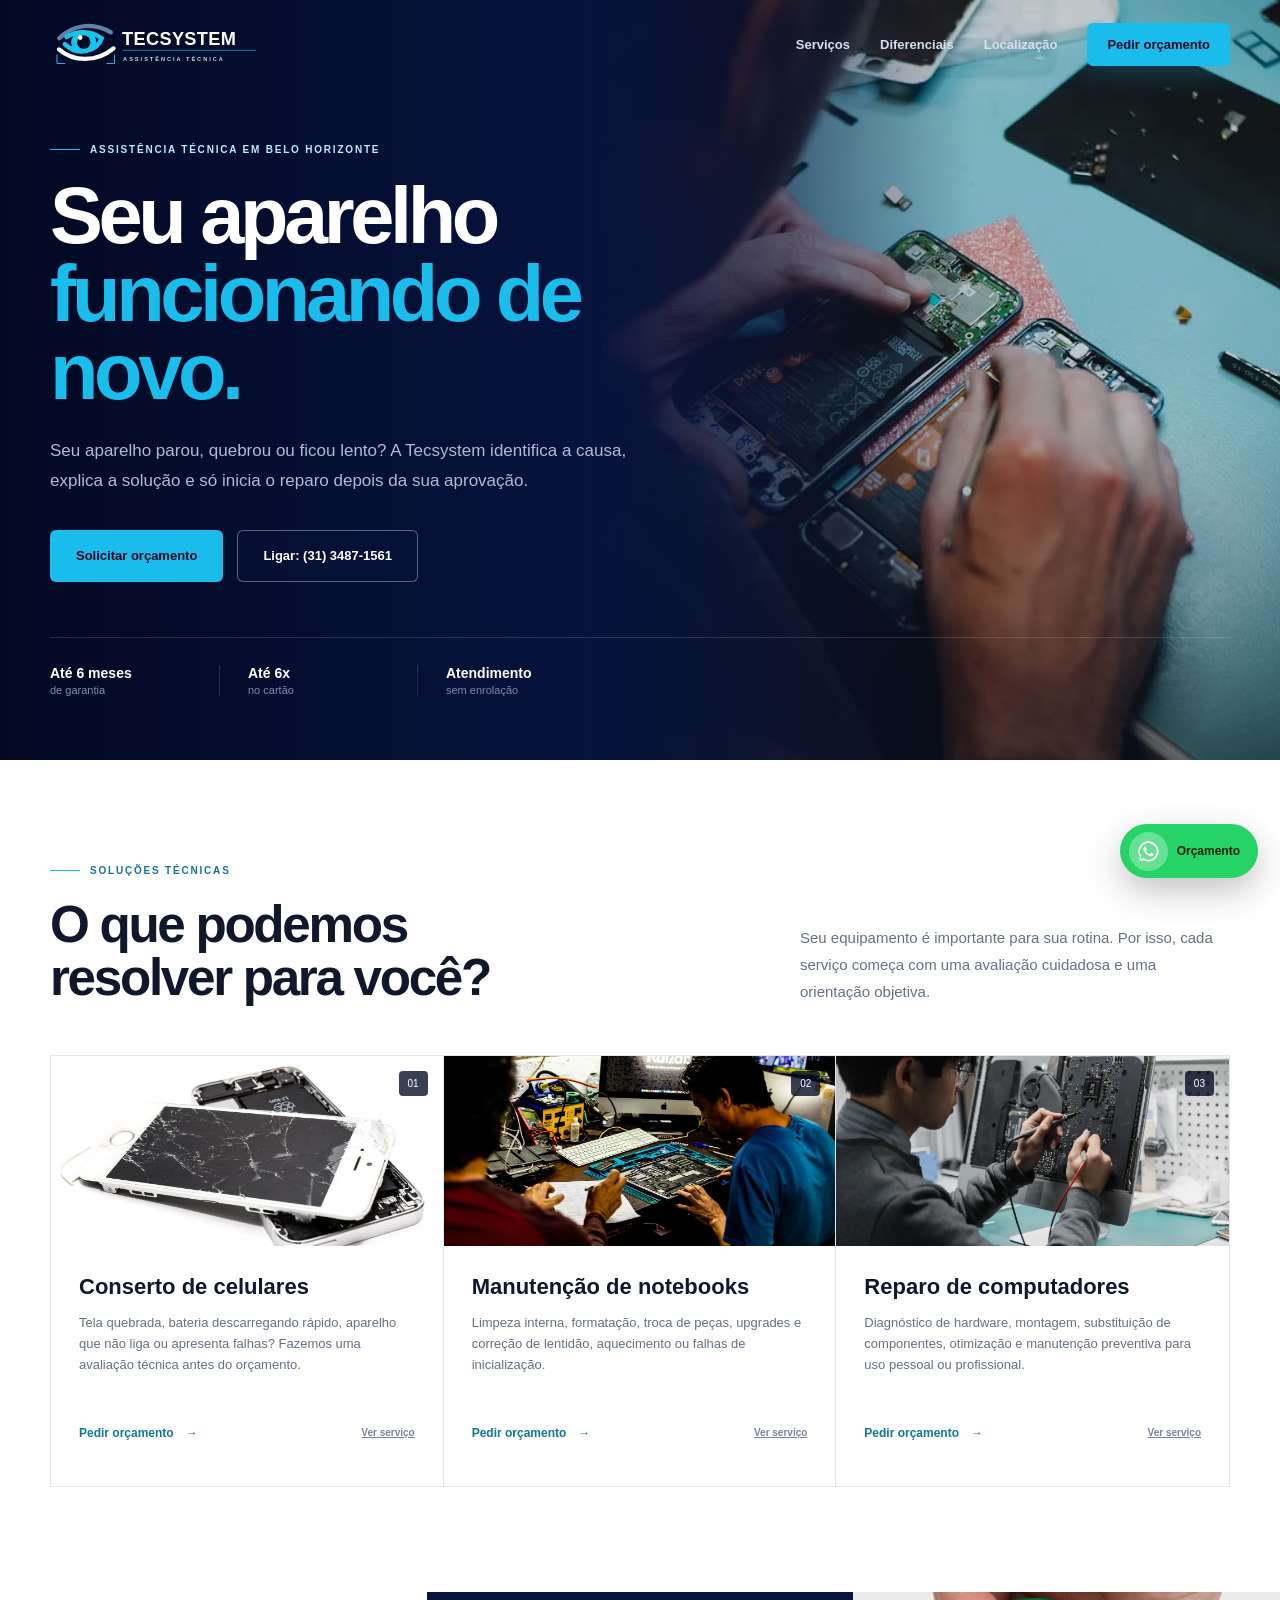
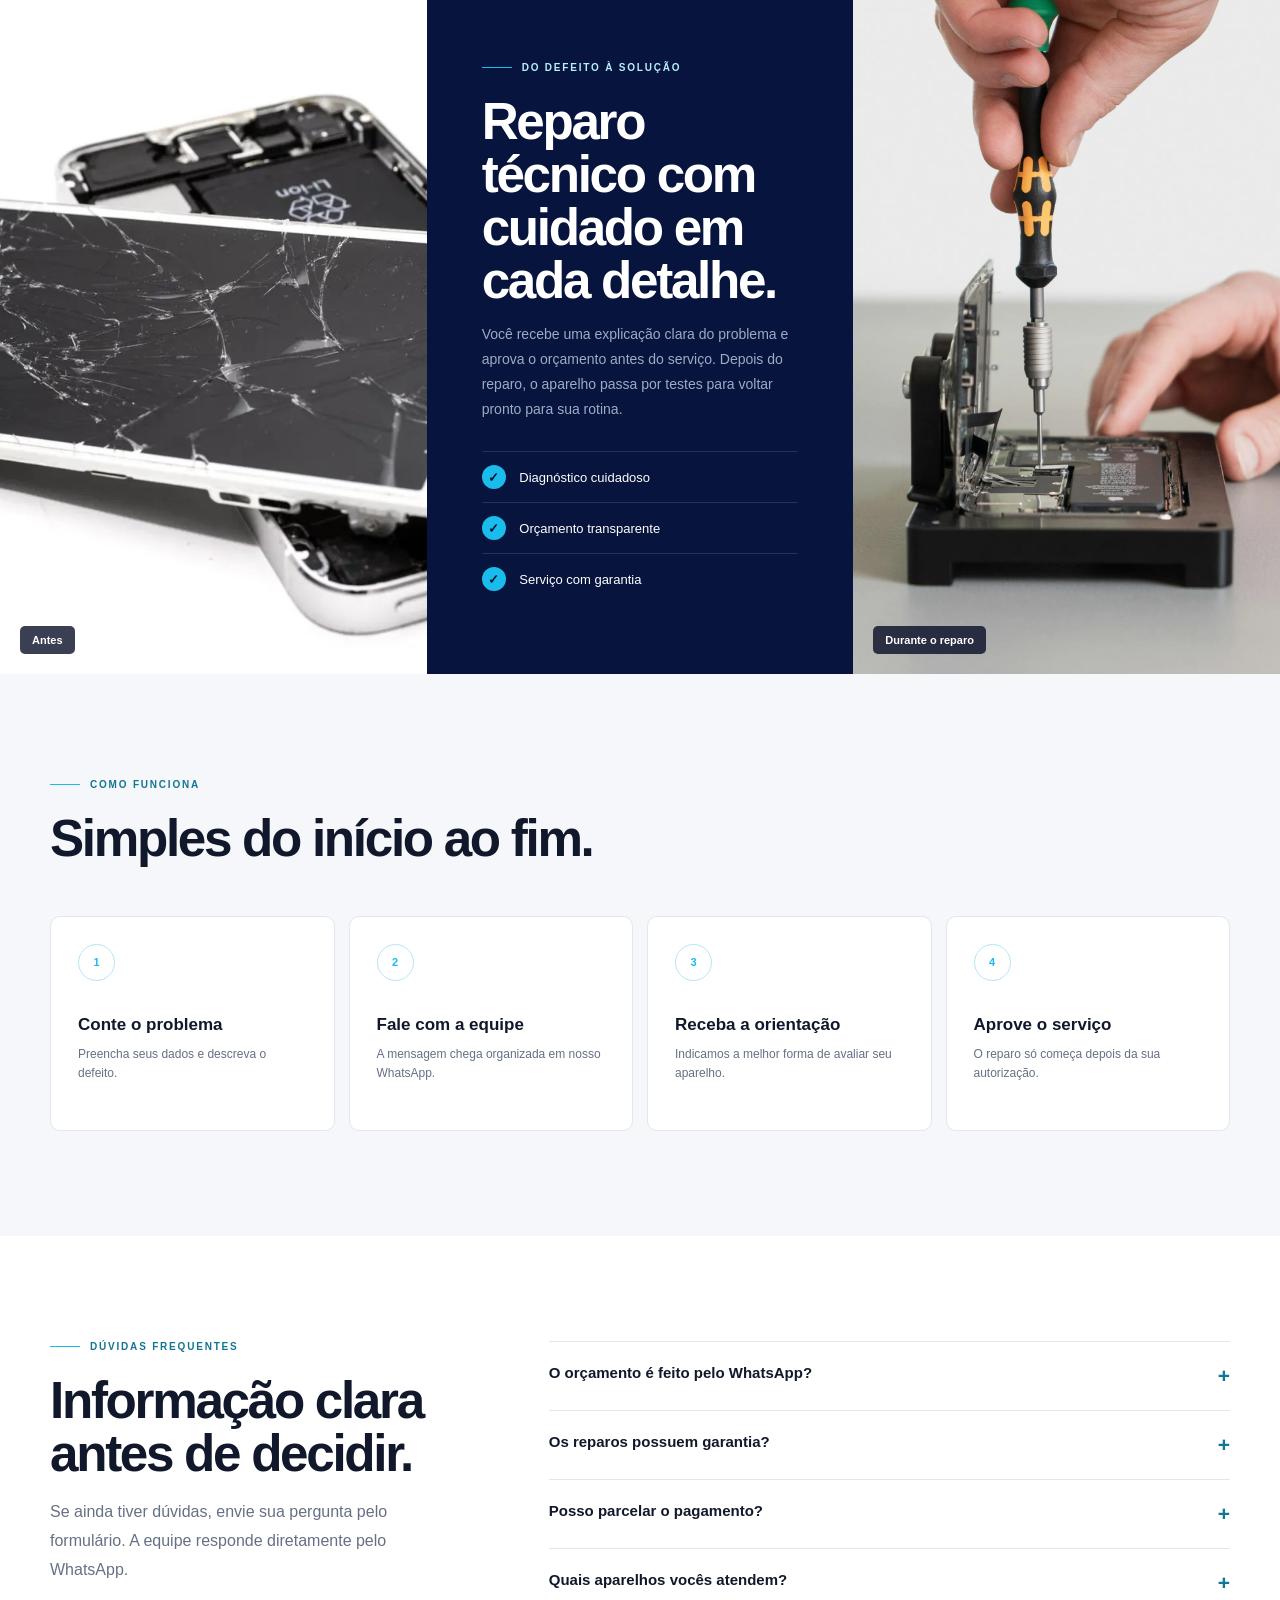
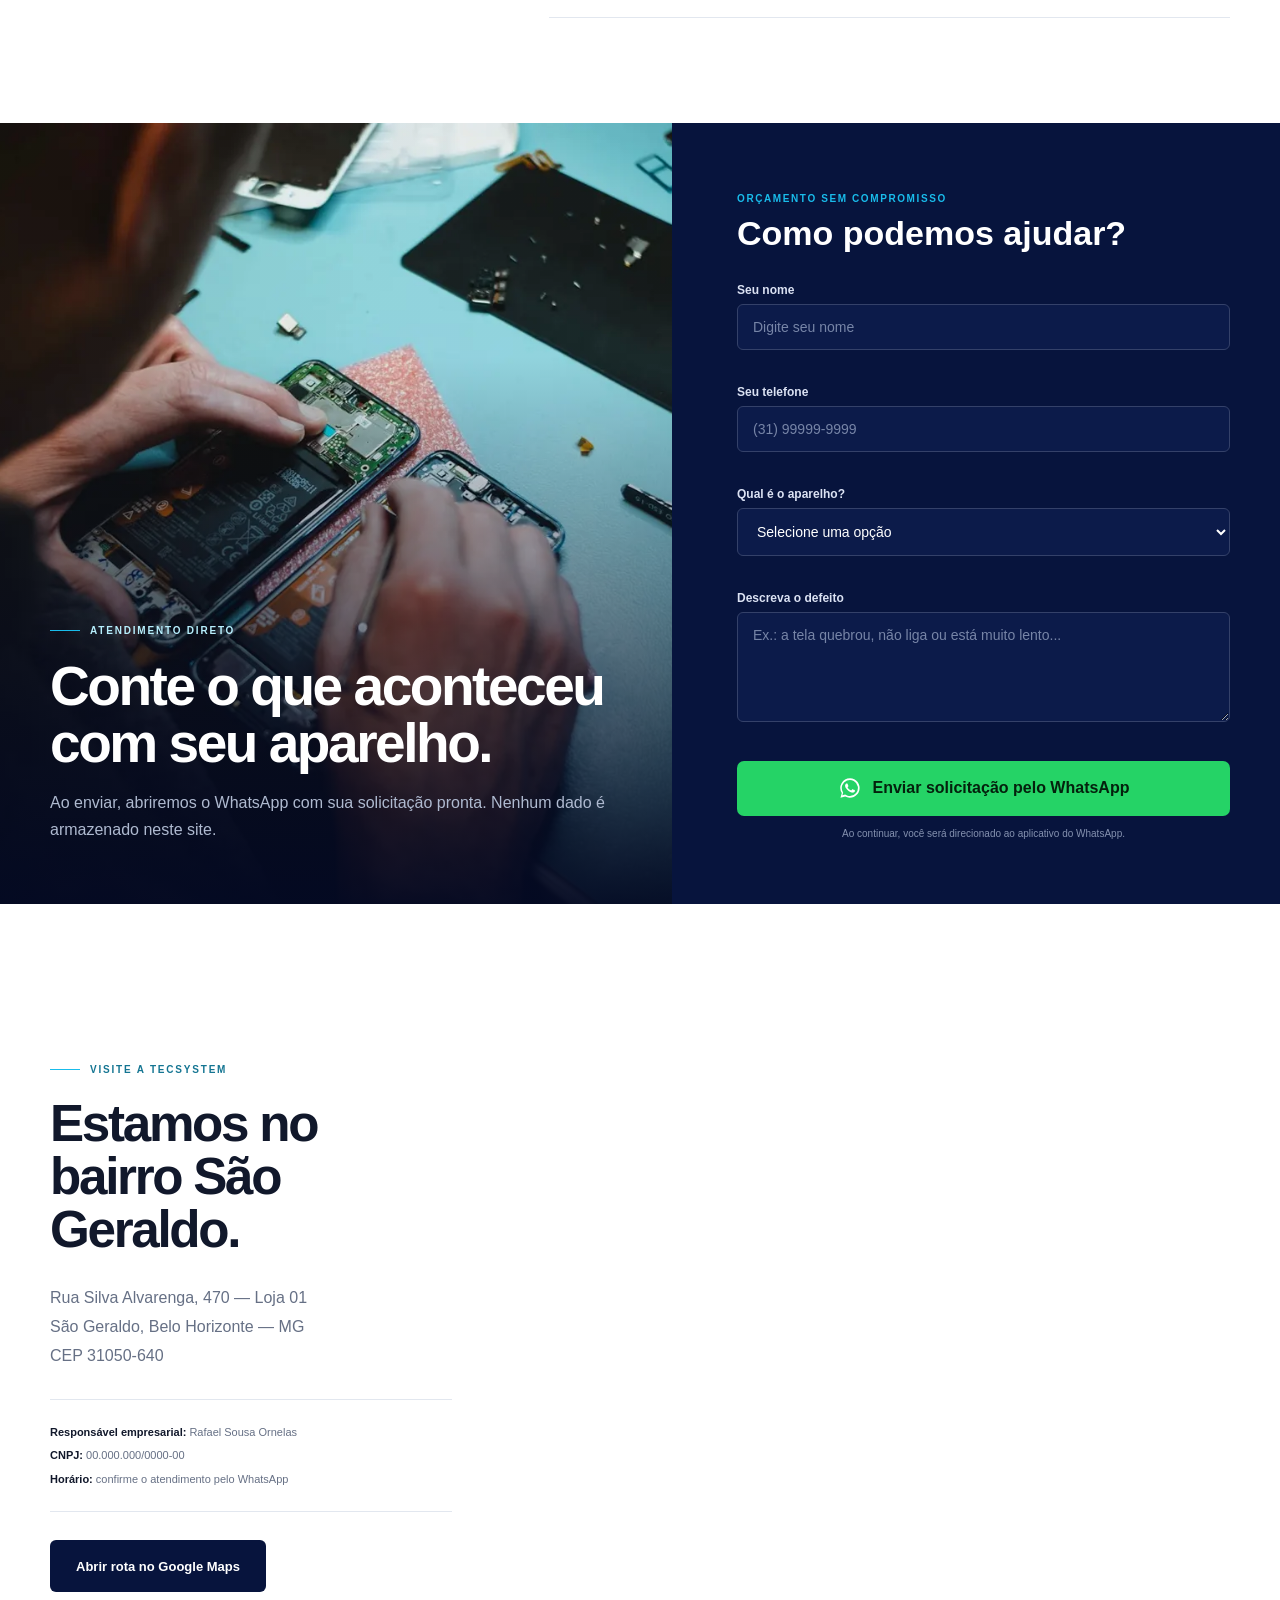
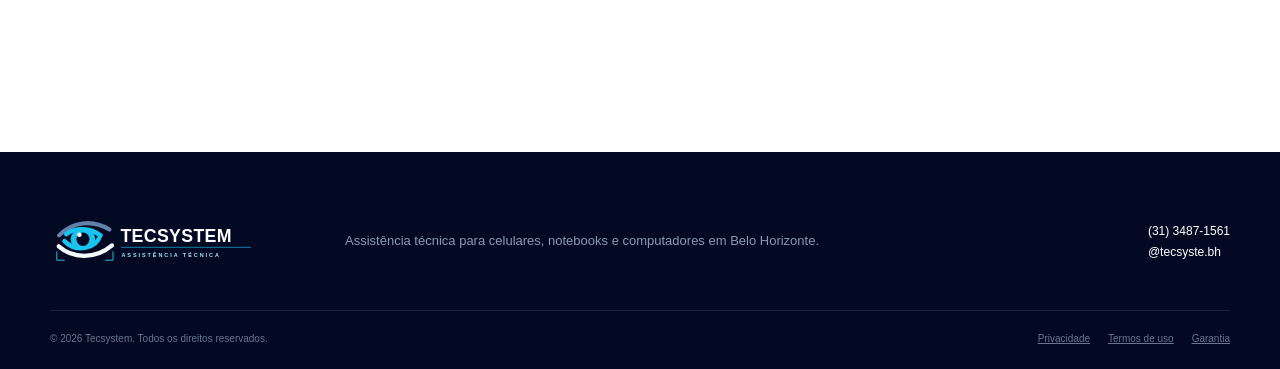
==== commit fa497e91: "Correcao de dados de teste" ====
--- a/index.html
+++ b/index.html
@@ -239,8 +239,8 @@
           <h2>Estamos no bairro São Geraldo.</h2>
           <address>Rua Silva Alvarenga, 470 — Loja 01<br>São Geraldo, Belo Horizonte — MG<br>CEP 31050-640</address>
           <div class="business-data">
-            <p><strong>Responsável empresarial:</strong> Marcos Aurelio Vasconcelos Mendes</p>
-            <p><strong>CNPJ:</strong> 18.553.328/0001-09</p>
+            <p><strong>Responsável empresarial:</strong> Rafael Sousa Ornelas</p>
+            <p><strong>CNPJ:</strong> 00.000.000/0000-00</p>
             <p><strong>Horário:</strong> confirme o atendimento pelo WhatsApp</p>
           </div>
           <a class="button button--dark" href="https://www.google.com/maps/search/?api=1&query=Tecsystem%20Rua%20Silva%20Alvarenga%20470%20Belo%20Horizonte" target="_blank" rel="noopener">Abrir rota no Google Maps</a>
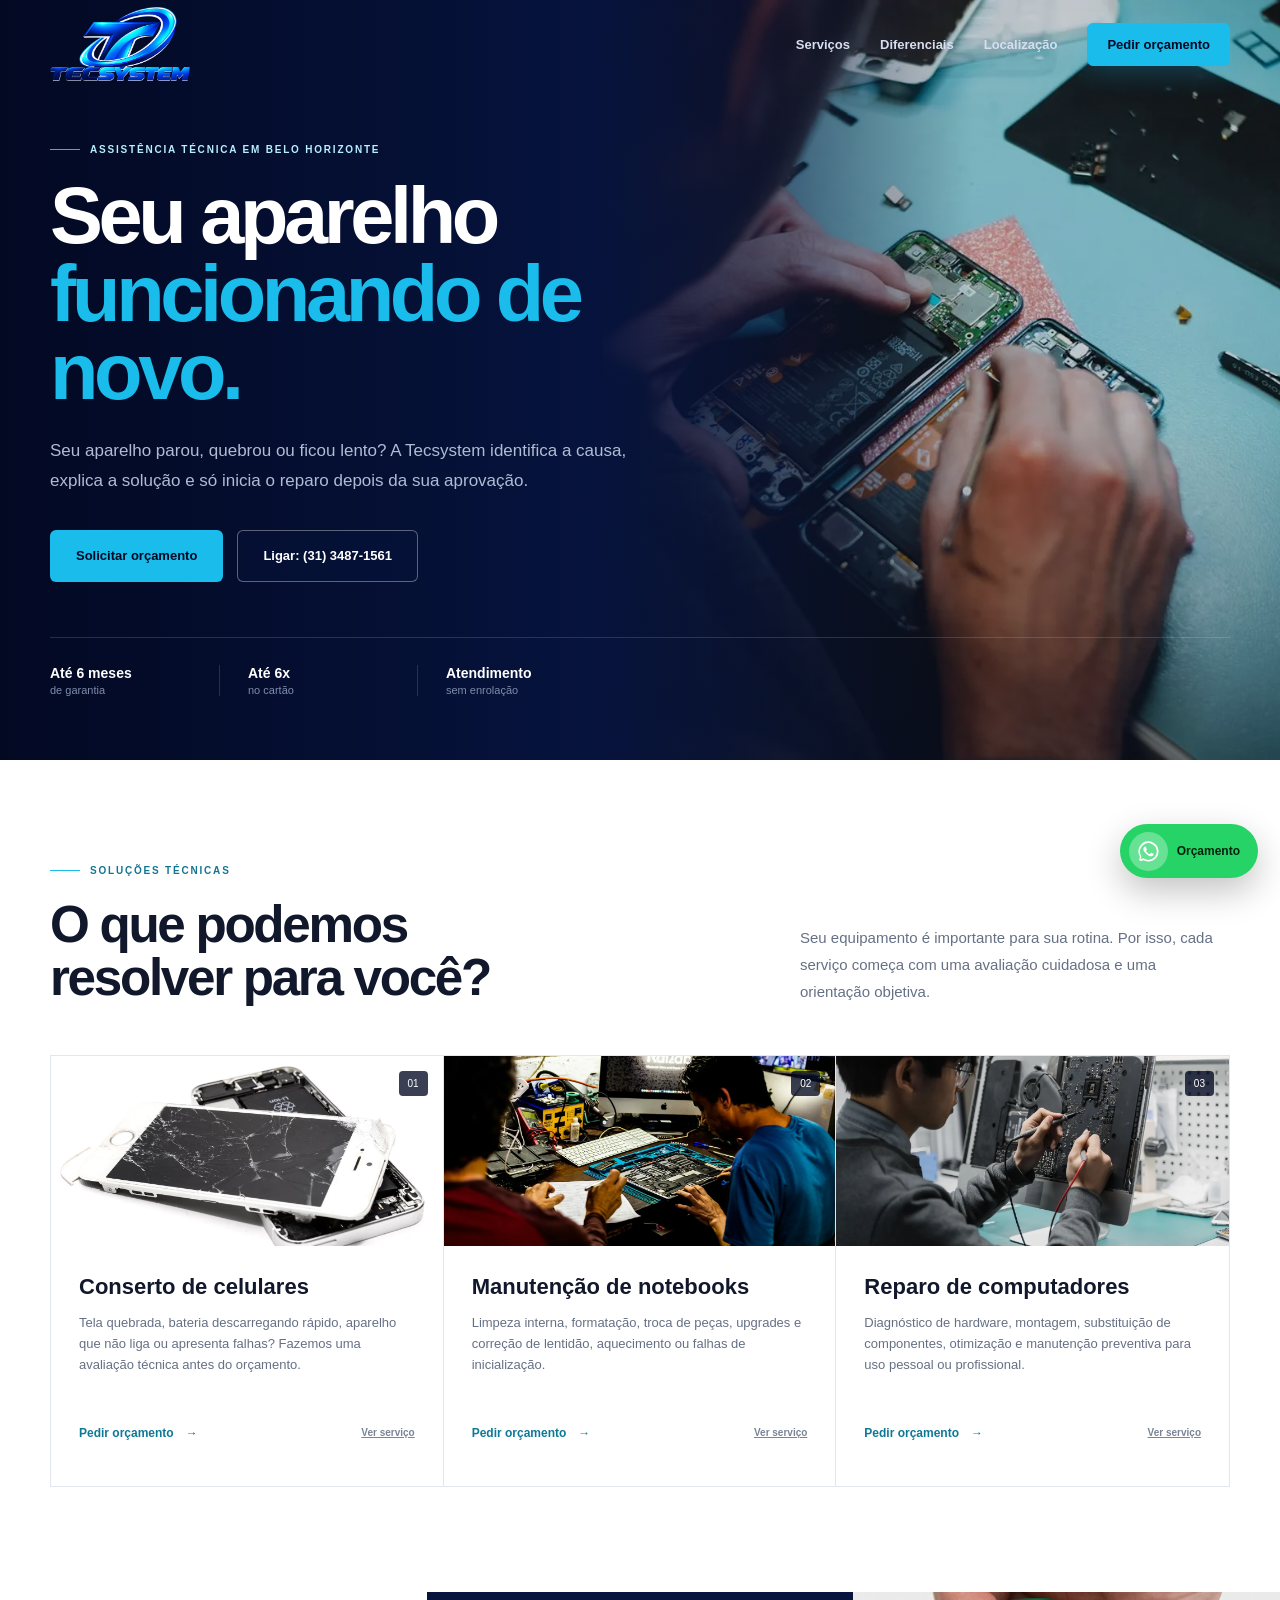
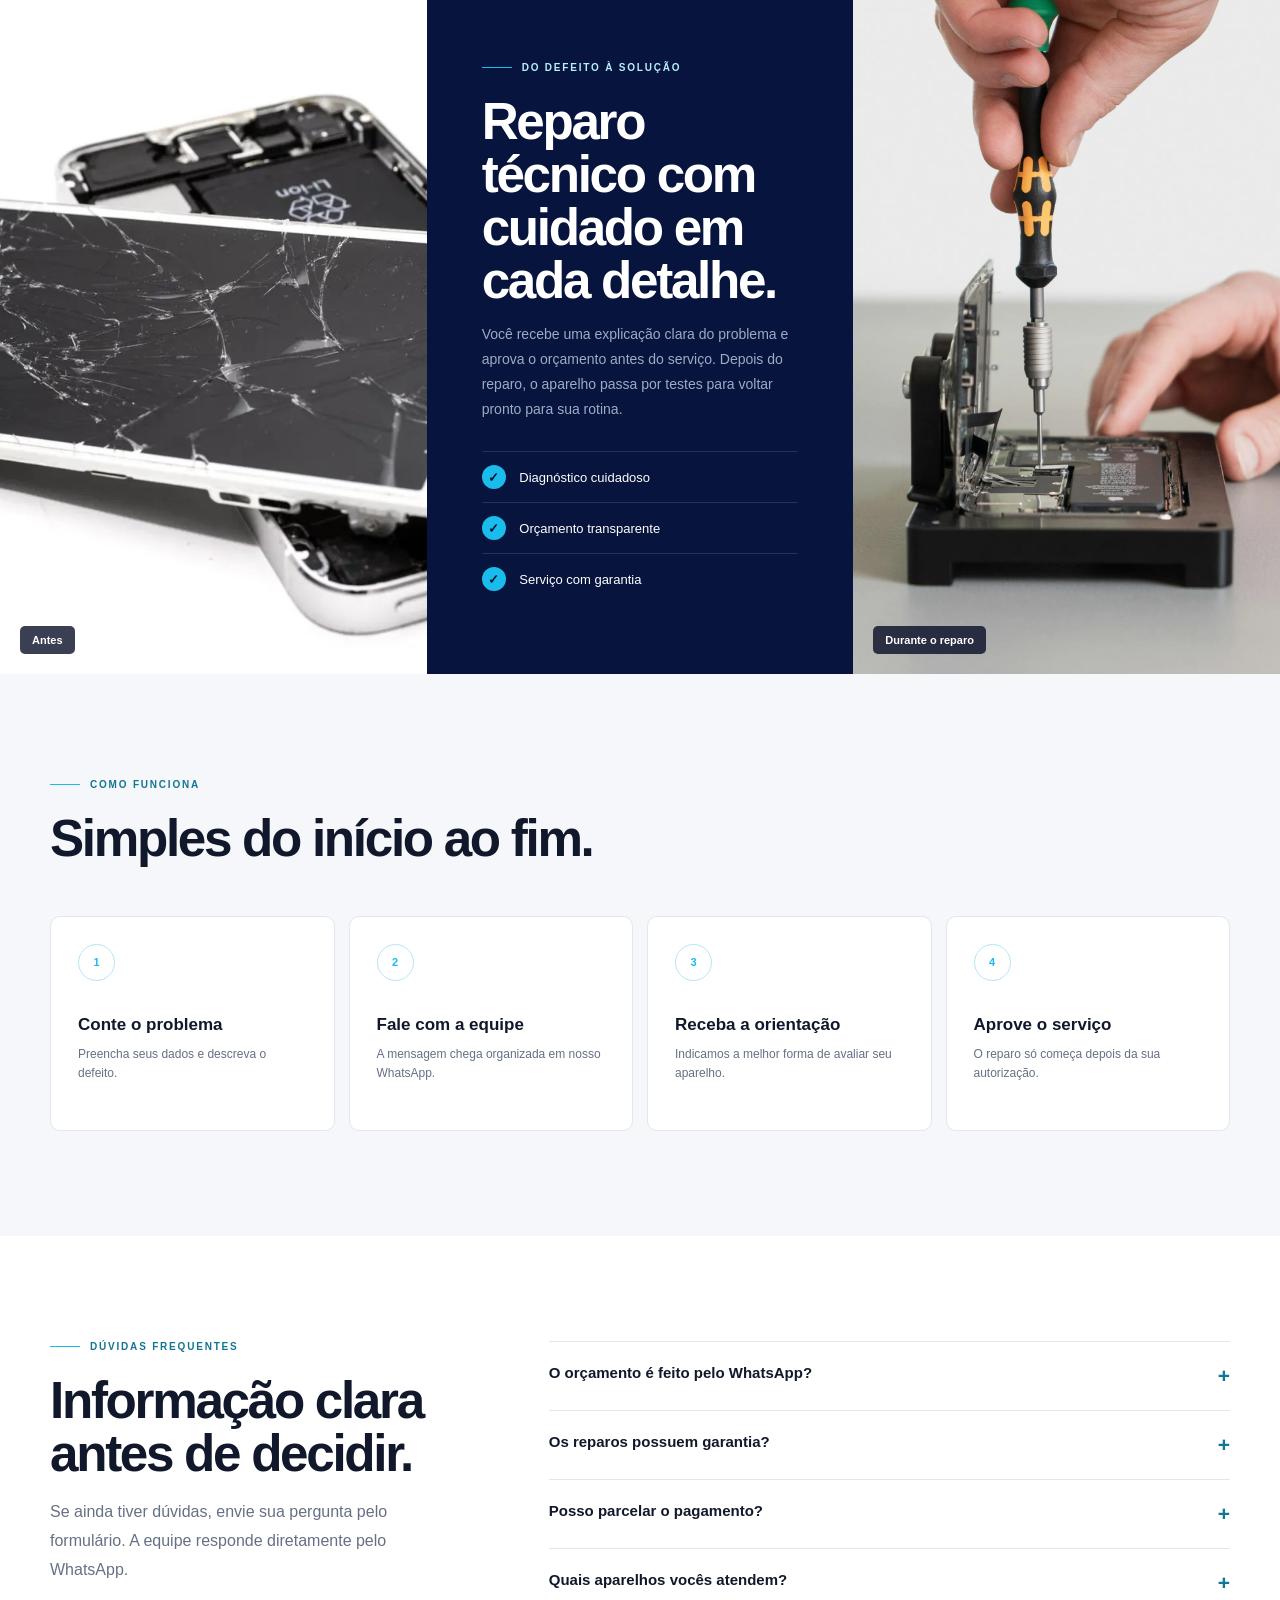
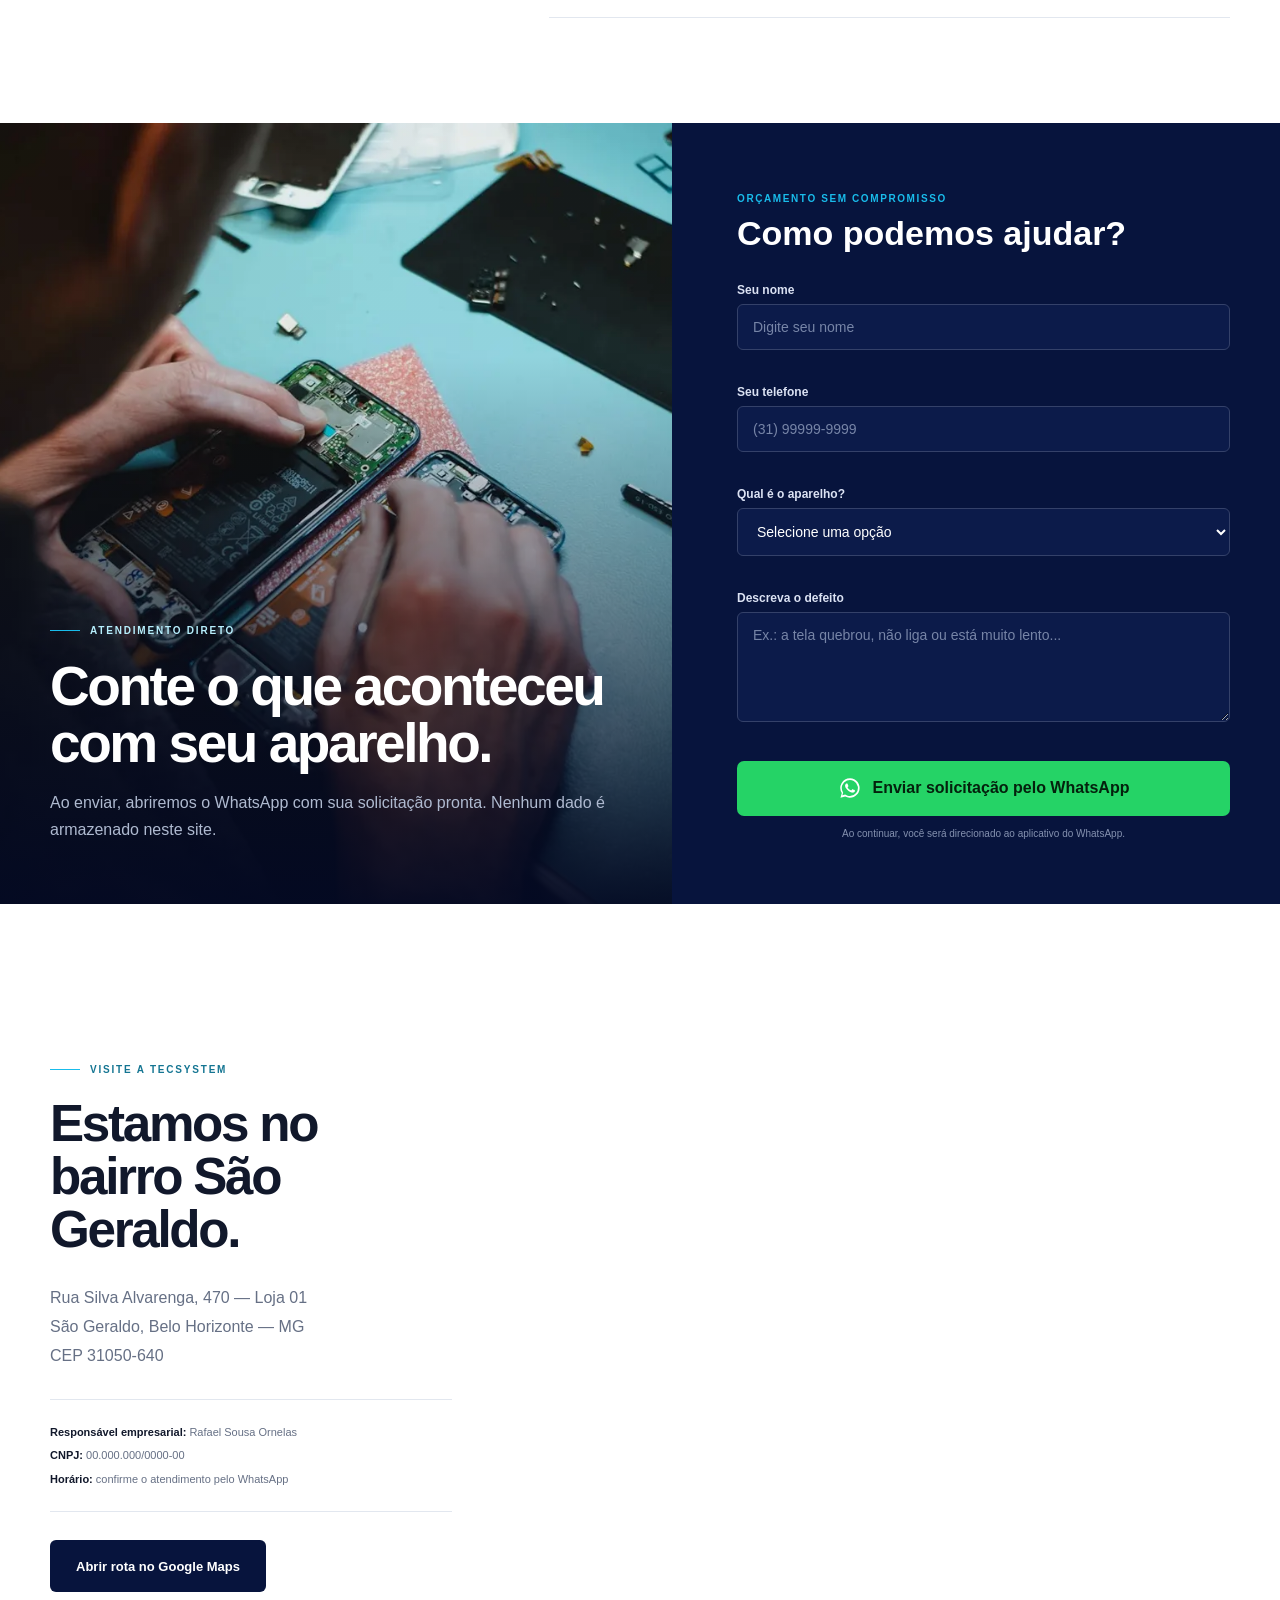
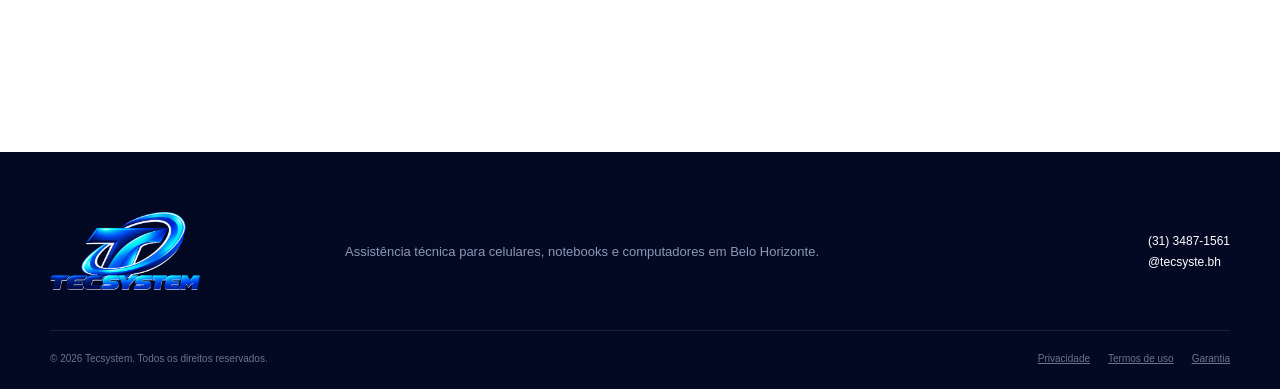
==== commit 917e01ad: "Alteração de Logo" ====
--- a/index.html
+++ b/index.html
@@ -6,7 +6,7 @@
   <meta name="theme-color" content="#07143d">
   <meta name="description" content="Assistência técnica para celulares, notebooks e computadores em Belo Horizonte. Solicite seu orçamento pelo WhatsApp.">
   <meta name="robots" content="index, follow">
-  <link rel="icon" href="assets/logo/logo-tecsystem.svg" type="image/svg+xml">
+  <link rel="icon" href="assets/logo/logo-tecsystem.webp" type="image/webp">
   <link rel="preload" href="assets/images/reparo-celular.webp" as="image" type="image/webp">
   <meta property="og:type" content="website">
   <meta property="og:locale" content="pt_BR">
@@ -41,7 +41,7 @@
   <header class="header" id="inicio">
     <div class="container header__inner">
       <a class="logo" href="#inicio" aria-label="Tecsystem - página inicial">
-        <img src="assets/logo/logo-tecsystem.svg" alt="Tecsystem Assistência Técnica" width="246" height="64">
+        <img src="assets/logo/logo-tecsystem.webp" alt="Tecsystem" width="960" height="501">
       </a>
       <button class="menu-toggle" type="button" aria-expanded="false" aria-controls="menu" aria-label="Abrir menu">
         <span></span><span></span><span></span>
@@ -254,7 +254,7 @@
 
   <footer class="footer">
     <div class="container footer__top">
-      <img src="assets/logo/logo-tecsystem.svg" alt="Tecsystem" width="220" height="58" loading="lazy">
+      <img src="assets/logo/logo-tecsystem.webp" alt="Tecsystem" width="960" height="501" loading="lazy">
       <p>Assistência técnica para celulares, notebooks e computadores em Belo Horizonte.</p>
       <div>
         <a href="tel:+553134871561">(31) 3487-1561</a>
--- a/styles.css
+++ b/styles.css
@@ -25,7 +25,7 @@
 
 .header { position: absolute; z-index: 50; width: 100%; height: 88px; color: white; }
 .header__inner { height: 100%; display: flex; align-items: center; justify-content: space-between; }
-.logo img { width: 215px; height: auto; }
+.logo img { width: 140px; height: auto; }
 .nav { display: flex; align-items: center; gap: 30px; font-size: 13px; font-weight: 600; }
 .nav a { color: #d7def1; transition: color .2s; }
 .nav a:hover { color: var(--blue); }
@@ -138,7 +138,7 @@
 
 .footer { padding: 60px 0 25px; color: white; background: var(--navy-deep); }
 .footer__top { display: grid; grid-template-columns: 250px 1fr auto; gap: 45px; align-items: center; padding-bottom: 40px; }
-.footer__top > img { width: 210px; }
+.footer__top > img { width: 150px; height: auto; }
 .footer__top p { max-width: 480px; margin: 0; color: #8c98b4; font-size: 13px; line-height: 1.65; }
 .footer__top > div { display: flex; flex-direction: column; gap: 7px; font-size: 12px; }
 .footer__bottom { display: flex; justify-content: space-between; padding-top: 22px; border-top: 1px solid rgba(255,255,255,.1); color: #687590; font-size: 10px; }
@@ -199,7 +199,7 @@
 @media (max-width: 650px) {
   .container { width: min(100% - 30px, var(--container)); }
   .header { height: 76px; }
-  .logo img { width: 174px; }
+  .logo img { width: 112px; }
   .hero { min-height: 720px; }
   .hero__image { inset: 0; opacity: .42; }
   .hero__overlay { background: linear-gradient(0deg, #030923 0%, rgba(3,9,35,.72) 70%, rgba(3,9,35,.85)); }
